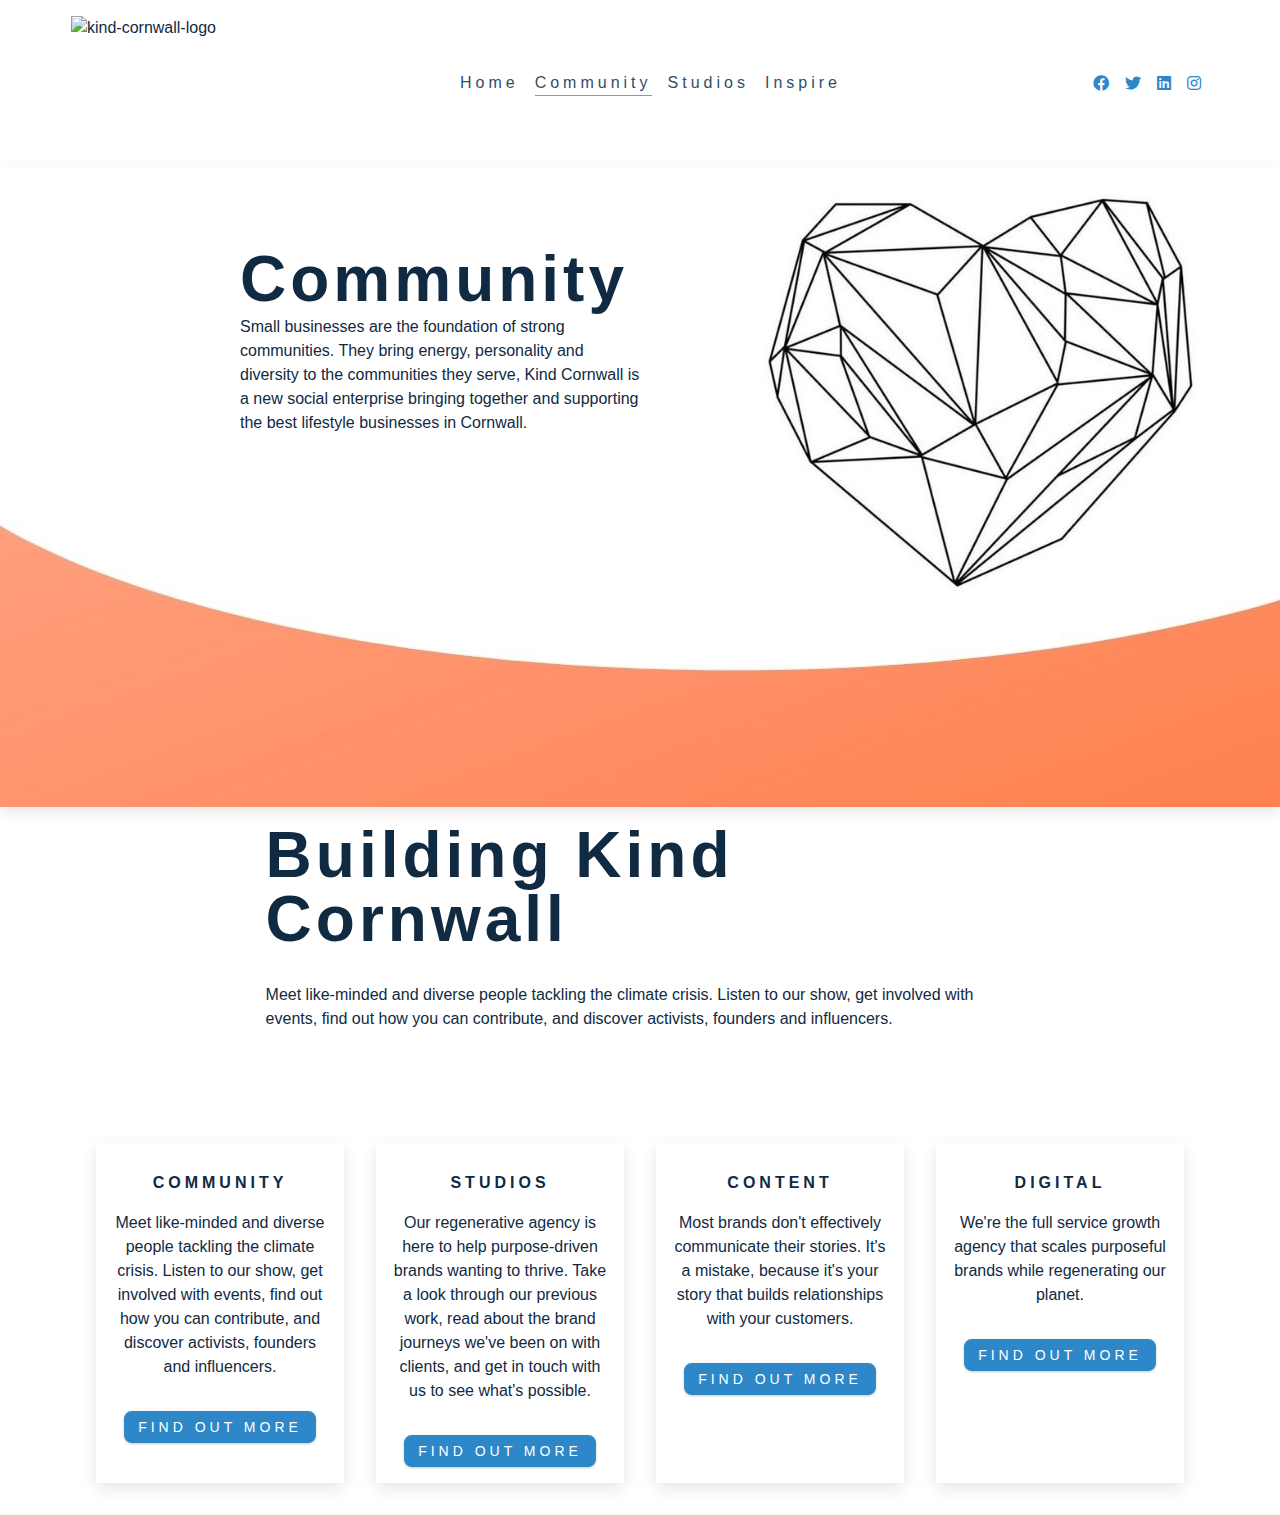
==== community.html @ 62150e84 "Add form.html, add quote.js, add code to generate quote, link inspire to quote.js" ====
<!DOCTYPE html>
<html lang="en">

<head>
  <meta charset="UTF-8">
  <meta http-equiv="X-UA-Compatible" content="IE=edge">
  <meta name="viewport" content="width=device-width, initial-scale=1.0">
  <link rel="shortcut icon" type="image/jpg" href="assets/images/logo/kind-cornwall-favicon.jpg">
  <link rel="stylesheet" href="assets/css/style.css">
 
  <title>Kind Cornwall</title>
</head>

<body>
  <header>
    <!-- navigation menu -->
    <nav>
      <div class="nav-center">
        <!-- nav header -->
        <div class="nav-header">
          <img src="assets/images/logo/kind-cornwall-logo.png" class="logo" alt="kind-cornwall-logo"/>
          <button class="nav-toggle">
            <i class="fas fa-bars"></i>
          </button>
        </div>
        <!-- links -->
        <ul class="menu">
          <li>
            <a href="index.html">home</a>
          </li>
          <li>
            <a href="community.html" class="active">community</a>
          </li>
          <li>
            <a href="studios.html">studios</a>
          </li>
          <li>
            <a href="inspire.html">inspire</a>
          </li>
        </ul>
        <!-- social media -->
        <ul class="social-icons">
          <li>
            <a href="https://www.twitter.com">
              <i class="fab fa-facebook"></i>
            </a>
          </li>
          <li>
            <a href="https://www.twitter.com">
              <i class="fab fa-twitter"></i>
            </a>
          </li>
          <li>
            <a href="https://www.twitter.com">
              <i class="fab fa-linkedin"></i>
            </a>
          </li>
          <li>
            <a href="https://www.twitter.com">
              <i class="fab fa-instagram"></i>
            </a>
          </li>
        </ul>
      </div>
    </nav>

  </header>

<section id="hero-image">
    <article id="hero-image-text">
      <h1>Community</h1>
      <p> Small businesses are the foundation of strong communities. They bring energy, personality and diversity to the
        communities they serve, Kind Cornwall is a new social enterprise bringing together and supporting the best
        lifestyle businesses in Cornwall.
      </p>
    </article>
</section>

<section>
    <h1 class="center-heading">Building kind cornwall</h1>
    <p class="center-heading">Meet like-minded and diverse people tackling the climate crisis. Listen to our show, get involved with events,
      find out how you can contribute, and discover activists, founders and influencers.</p>
  
    <article class="flex-container">
      
  
      <div class="flex-item">
        <h4>Community</h4>
        <p>Meet like-minded and diverse people tackling the climate crisis. Listen to our show, get involved with events,
          find out how you can contribute, and discover activists, founders and influencers.</p>
          <button class="btn modal-btn">
            find out more
          </button>
      </div>
  
      <div class="flex-item">
        <h4>Studios</h4>
        <p>Our regenerative agency is here to help purpose-driven brands wanting to thrive. Take a look through our
          previous work, read about the brand journeys we've been on with clients, and get in touch with us to see what's
          possible.</p>
          <button class="btn modal-btn">
            find out more
          </button>
      </div>
  
      <div class="flex-item">
        <h4>Content</h4>
        <p>Most brands don't effectively communicate their stories. It's a mistake, because it's your story that builds
          relationships with your customers.</p>
          <button class="btn modal-btn">
            find out more
          </button>
      </div>
  
      <div class="flex-item">
        <h4>Digital</h4>
        <p>We're the full service growth agency that scales purposeful brands while regenerating our planet.</p>
            <button class="btn modal-btn">
              find out more
            </button>
          </div>
      
  
        <!-- need to create 3 more -->
        <!-- modal -->
        <div class="modal-overlay">
          <div class="modal-container">
            <h3>Community</h3>
            <p>we're the full service growth agency t</p>
            <a class="button-link" href="form.html" target="_blank">Become a member</a>
            <button class="close-btn"><i class="fas fa-times"></i></button>
          </div>
        </div>
      </div>
    </article>
    </section>
    <script src="assets/script/modal.js"></script>
</body>
</html>
---- assets/css/style.css ----
/*
=============== 
Fonts
===============
*/
   
@import url('https://fonts.googleapis.com/css2?family=Nova+Square&display=swap');
@import url("https://cdnjs.cloudflare.com/ajax/libs/font-awesome/5.14.0/css/all.min.css");
@import url("fontawesome-free-5.12.0-web/");


:root {
    /* dark shades of primary color*/
    --clr-primary-1: hsl(205, 86%, 17%);
    --clr-primary-2: hsl(205, 77%, 27%);
    --clr-primary-3: hsl(205, 72%, 37%);
    --clr-primary-4: hsl(205, 63%, 48%);
    /* primary/main color */
    --clr-primary-5: hsl(205, 63%, 48%);
    /* lighter shades of primary color */
    --clr-primary-6: hsl(205, 89%, 70%);
    --clr-primary-7: hsl(205, 90%, 76%);
    --clr-primary-8: hsl(205, 86%, 81%);
    --clr-primary-9: hsl(205, 90%, 88%);
    --clr-primary-10: hsl(205, 100%, 96%);
    /* white */
    --clr-white: hsl(0, 0%, 100%);
    /* darkest grey - used for headings */
    --clr-grey-1: hsl(209, 61%, 16%);
    --clr-grey-2: hsl(211, 39%, 23%);
    /* grey used for paragraphs */
    --clr-grey-3: hsl(209, 34%, 30%);
    --clr-grey-4: hsl(209, 28%, 39%);
    /* other colors */
    --clr-red-dark: hsl(360, 67%, 44%);
    --clr-orange: rgb(228, 130, 51);
    --clr-green-dark: hsl(125, 38%, 39%);
    --clr-magenta: hsl(298, 56%, 45%);
    --clr-black: hsl(0, 0%, 0%);
    --ff-primary: "Merriweather", sans-serif;
    --ff-secondary: "Open Sans", sans-serif;
    --transition: all 0.3s linear;
    --spacing: 0.25rem;
    --radius: 0.5rem;
    --light-shadow: 0 5px 15px rgba(0, 0, 0, 0.1);
    --dark-shadow: 0 5px 15px rgba(0, 0, 0, 0.2);
    --max-width: 1170px;
    --fixed-width: 620px;
  }


/*
=============== 
Global Styles
===============
*/

*,
::after,
::before {
  margin: 0;
  padding: 0;
  box-sizing: border-box;
}

body {
  background-color: white;
  font-family: var(--ff-secondary);
  color: var(--clr-grey-1);
  line-height: 1.5;
  font-size: 0.875rem;
}

ul {
  list-style-type: none;
}

a {
  text-decoration: none;
}

img:not(.logo) {
  width: 100%;
}

img {
  display: block;
}

h1,
h2,
h3,
h4 {
  letter-spacing: var(--spacing);
  line-height: 1.25;
  margin-bottom: 0.25rem;
  font-family: var(--ff-primary);
}

h1 {
  font-size: 3rem;
  text-transform: capitalize;
}

h2 {
  font-size: 2rem;
}

h3 {
  font-size: 1.25rem;
}

h4 {
  font-size: 0.875rem;
}

p {
  color: var(--clr-grey-5);
}

.center-heading {
  margin: auto;
  width: 61%;
  padding: 1rem;
}
@media screen and (min-width: 800px) {
  h1 {
    font-size: 4rem;
  }

  h2 {
    font-size: 2.5rem;
  }

  h3 {
    font-size: 1.75rem;
  }

  h4 {
    font-size: 1rem;
  }

  body {
    font-size: 1rem;
  }

  h1,
  h2,
  h3,
  h4 {
    line-height: 1;
  }
}

/* section */
.section {
  padding: 5rem 0;
}

.section-center {
  width: 90vw;
  margin: 2rem auto;
  max-width: 1170px;
}

/*
=============== 
Hero Image
===============
*/

/* hero image */
#hero-image {
  height: 40rem;
  /* width: 100%; */
  overflow: hidden;
  background: url(../images/hero/hero.jpg) no-repeat center center;
  box-shadow: var(--light-shadow);
}

#hero-image-text {
  width: 40rem;
  padding-top: 5rem;
  padding-bottom: 2rem;
  padding-left: 15rem;
}

#hero-image-text p {
  padding-bottom: 2rem;
}

/*
=============== 
Buttons
===============
*/

.btn {
  text-transform: uppercase;
  background: transparent;
  color: var(--clr-black);
  padding: 0.375rem 0.75rem;
  letter-spacing: var(--spacing);
  display: inline-block;
  transition: var(--transition);
  font-size: 0.875rem;
  border: 2px solid var(--clr-black);
  cursor: pointer;
  box-shadow: 0 1px 3px rgba(0, 0, 0, 0.2);
  border-radius: var(--radius);
}

.btn:hover {
  color: var(--clr-white);
  background: var(--clr-black);
}


.button-link {
  background-color: var(--clr-magenta);
  border-radius: 9999px;
  box-shadow: none;
  box-sizing: border-box;
  color: #fff;
  cursor: pointer;
  display: inline-block;
  font-size: 1.125em;
  padding: calc(0.667em + 2px) calc(1.333em + 2px);
  text-align: center;
  text-decoration: none;
  word-break: break-word;
  margin: auto;
  width: 50%;
}





/*
=============== 
Nav Bar
===============
*/

nav {
  background: var(--clr-white);
  box-shadow: var(--light-shadow);
}

.nav-header {
  display: flex;
  align-items: center;
  justify-content: space-between;
  padding: 1rem;
}

.nav-toggle {
  font-size: 1.5rem;
  color: var(--clr-primary-5);
  background: transparent;
  border-color: transparent;
  transition: var(--transition);
  cursor: pointer;
}

.nav-toggle:hover {
  color: var(--clr-primary-1);
  transform: rotate(90deg);
}

.active {
  border-bottom: 1px solid var(--clr-orange);
  margin-top: 1vw;
}

.logo {
  height: 15vh;
}

.menu a {
  color: var(--clr-grey-3);
  font-size: 1rem;
  text-transform: capitalize;
  letter-spacing: var(--spacing);
  display: block;
  padding: 0.5rem 1rem;
  transition: var(--transition);
}

.menu a:hover {
  background: var(--clr-primary-8);
  color: var(--clr-primary-5);
  padding-left: 1.5rem;
}

.social-icons {
  display: none;
}

.menu {
  height: 0;
  overflow: hidden;
  transition: var(--transition);
}

.show-menu {
  height: 10rem;
}

@media screen and (min-width: 800px) {
  .nav-center {
    max-width: 1170px;
    margin: 0 auto;
    display: flex;
    align-items: center;
    justify-content: space-between;
    padding: 1rem;
  }

  .nav-header {
    padding: 0;
  }

  .nav-toggle {
    display: none;
  }

  .menu {
    height: auto;
    display: flex;
  }

  .menu a {
    padding: 0;
    margin: 0 0.5rem;
  }

  .menu a:hover {
    padding: 0;
    background: transparent;
  }

  .social-icons {
    display: flex;
  }

  .social-icons a {
    margin: 0 0.5rem;
    color: var(--clr-primary-5);
    transition: var(--transition);
  }

  .social-icons a:hover {
    color: var(--clr-primary-7);
  }
}

/*
=============== 
Countdown Timer
===============
*/

.home-img {
  margin-bottom: 2rem;
}

.home-info h3 {
  text-transform: uppercase;
  color: var(--clr-primary-3);
}

.home-info p {
  color: var(--clr-grey-6);
}

.date {
  color: var(--clr-grey-5);
  font-size: 0.85rem;
}

@media screen and (min-width: 992px) {
  .section-center {
    display: grid;
    grid-template-columns: 1fr 1fr;
    place-items: center;
    gap: 3rem;
    width: 95vw;
  }

  .home-img {
    margin-bottom: 0;
  }
}

.home-info p {
  margin: 2rem 0;
}

.launch {
  display: flex;
}

.launch-format {
  background: var(--clr-grey-1);
  color: var(--clr-white);
  margin-right: 1rem;
  width: 5rem;
  height: 5rem;
  display: grid;
  place-items: center;
  text-align: center;
}

.launch-format span {
  display: block;
  text-transform: uppercase;
  letter-spacing: 2px;
  font-size: 0.85rem;
}

.launch h4:not(.expired) {
  font-size: 2rem;
  margin-bottom: 0.25rem;
  letter-spacing: var(--spacing);
}


/* 
==============
Modal section
==============
*/

.flex-container {
  margin-left: 5rem;
  margin-right: 5rem;
  margin-top: 5rem;
  margin-bottom: 1rem;
  display: flex;
  flex-direction: row;
  text-align: center;
}

.flex-item {
  padding: 1rem;
  margin: 1rem;
  width: 20rem;
  flex: 50%;
  background-color: #fff;
  box-shadow: var(--light-shadow);

}

.flex-item p {
  padding-top: 1rem;
}

.flex-item h4 {
  padding-top: 1rem;
  text-transform: uppercase;
  size-adjust: 150%;
}

/*
=============== 
About us
===============
*/


/*
=============== 
Studio accordian
===============
*/

.studio-container {
  display: flex;
  align-items: center;
  justify-content: center;
  padding: .5rem .5rem;
}

.accordion {
  list-style: none;
  max-width: 550px;
  width: 90%;
}

.accordion-item {
  margin-bottom: .8rem;
  border: 1px solid #F2F2F2;
  transition: all .2s linear;
}

.accordion-item.open {
  box-shadow: 0 5px 15px rgba(0, 0, 0, .1);
}

.accordion-item-head{
  padding: 1rem;
}

.accordionitem-head {
  background: var(--clr-primary-1);
  color: var(--clr-white);
  cursor: pointer;
  display: flex;
  align-items: center;
  justify-content: space-between;
}

.accordion-item-head i {
  transition: transform .3s linear;
}

.accordion-item.open .accordion-item-head i {
  transform: rotate(-180deg)
}

.accordion-item-body {
  overflow: hidden;
  height: 0;
}

.accordion-item.open .accordion-item-body {
  padding: 1rem;
  height: auto;
}

.accordion-item-body>*:not(:first-child) {
  margin-top: .8rem;
}

.accordion-item-body p {
  color: black;
  font-size: .9rem;
  line-height: 1.3;
}

/* 
===============
Quote generator
===============
 */


 .quiz-section-center {
  width: 90vw;
  margin: 2rem auto;
  max-width: 1170px;
  height: 40vw;
}

#quote {
  height: 30rem;
  padding-left: 5rem;
  padding-right: 5rem;
  padding-top: 5rem;
  padding-bottom: 8rem;
  box-shadow: var(--light-shadow);
}




/*
=============== 
Footer
===============
*/


#footer-container {
  background-color: var(--clr-primary-1);
  margin-top: 1rem;
}

.emailSignup {
  display: block;
  background: var(--clr-primary-1);
  width: 100%;
  margin: 1rem;
  position: relative;
  box-sizing: border-box;
  padding: 1rem;
  text-align: center;
}

.emailSignup h1 {
  font-size: 3rem;
  margin: 1rem;
  color: var(--clr-white);
  text-transform: uppercase;
}

.emailSignup h2 {
  font-size: 2rem;
  margin: 1rem;
  color: var(--clr-white);
  text-transform: uppercase;
}

.emailSignup h3 {
  font-size: 1.5rem;
  margin: 1rem;
  color: var(--clr-primary-8);
}


.emailSignup p {
  font-size: 1rem;
  line-height: 1.4;
  margin: 1rem;
  color: var(--clr-primary-10);
}

.emailSignup form {
  text-align: center;
  padding: 1rem;
}

.emailSignup--email-input {
  vertical-align: middle;
  border: 0;
  outline: 0;
  width: 50%;
  height: 46px;
  line-height: 46px;
  padding: 5px 20px;
  box-sizing: border-box;
  font-size: 18px;
  border-radius: 3px;
}

.emailSignup--email-submit {
  vertical-align: middle;
  border: 0;
  width: 18%;
  height: 46px;
  line-height: 46px;
  font-size: 22px;
  font-weight: bold;
  background: var(--clr-primary-5);
  color: var(--clr-primary-10);
  border-radius: 3px;
  text-transform: uppercase;
  text-shadow: 0 0 1px var(--clr-primary-5);
}

.closeBox {
  height: 30px;
  width: 30px;
  position: absolute;
  top: 10px;
  right: 10px;
  background: var(--clr-primary-10);
  line-height: 30px;
  text-align: center;
  font-weight: bold;
  font-size: 16px;
  border-radius: 9999px;
  cursor: pointer;
}

/*
=============== 
Modal
===============
*/


* {
  box-sizing: border-box;
}

.home-section-center {
  width: 100vh;
  max-width: 1170px;
  height: 60vw;
  background-image: url(../images/cornwall.jpg);
  overflow: hidden;
}

.flex-container {
  margin-left: 5rem;
  margin-right: 5rem;
  margin-top: 5rem;
  margin-bottom: 1rem;
  display: flex;
  flex-direction: row;
  text-align: center;
}

.flex-item {
  padding: 1rem;
  margin: 1rem;
  width: 20rem;
  flex: 50%;
  background-color: #fff;
  box-shadow: var(--light-shadow);

}

.flex-item p {
  padding-top: 1rem;
}

.flex-item h4 {
  padding-top: 1rem;
  text-transform: uppercase;
  size-adjust: 150%;
}


/*
=============== 
Modal
===============
*/

.modal-btn {
margin-top: 2rem;
background: var(--clr-primary-5);
border-color: var(--clr-primary-5);
color: var(--clr-white);
}

.modal-btn:hover {
background: transparent;
color: var(--clr-primary-5);
}

.modal-overlay {
position: fixed;
top: 0;
left: 0;
width: 100%;
height: 100%;
background: aqua;
display: grid;
place-items: center;
transition: var(--transition);
visibility: hidden;
z-index: -10;
}

.open-modal {
visibility: visible;
z-index: 10;
}

.pop-up-container {
background: black;
border-radius: var(--radius);
width: 90vw;
height: 30vh;
max-width: var(--fixed-width);
text-align: center;
display: grid;
place-items: center;
position: relative;
}

.close-btn {
position: absolute;
top: 1rem;
right: 1rem;
font-size: 2rem;
background: transparent;
border-color: transparent;
color: var(--clr-red-dark);
cursor: pointer;
transition: var(--transition);
}

.close-btn:hover {
color: var(--clr-red-light);
transform: scale(1.3);
}
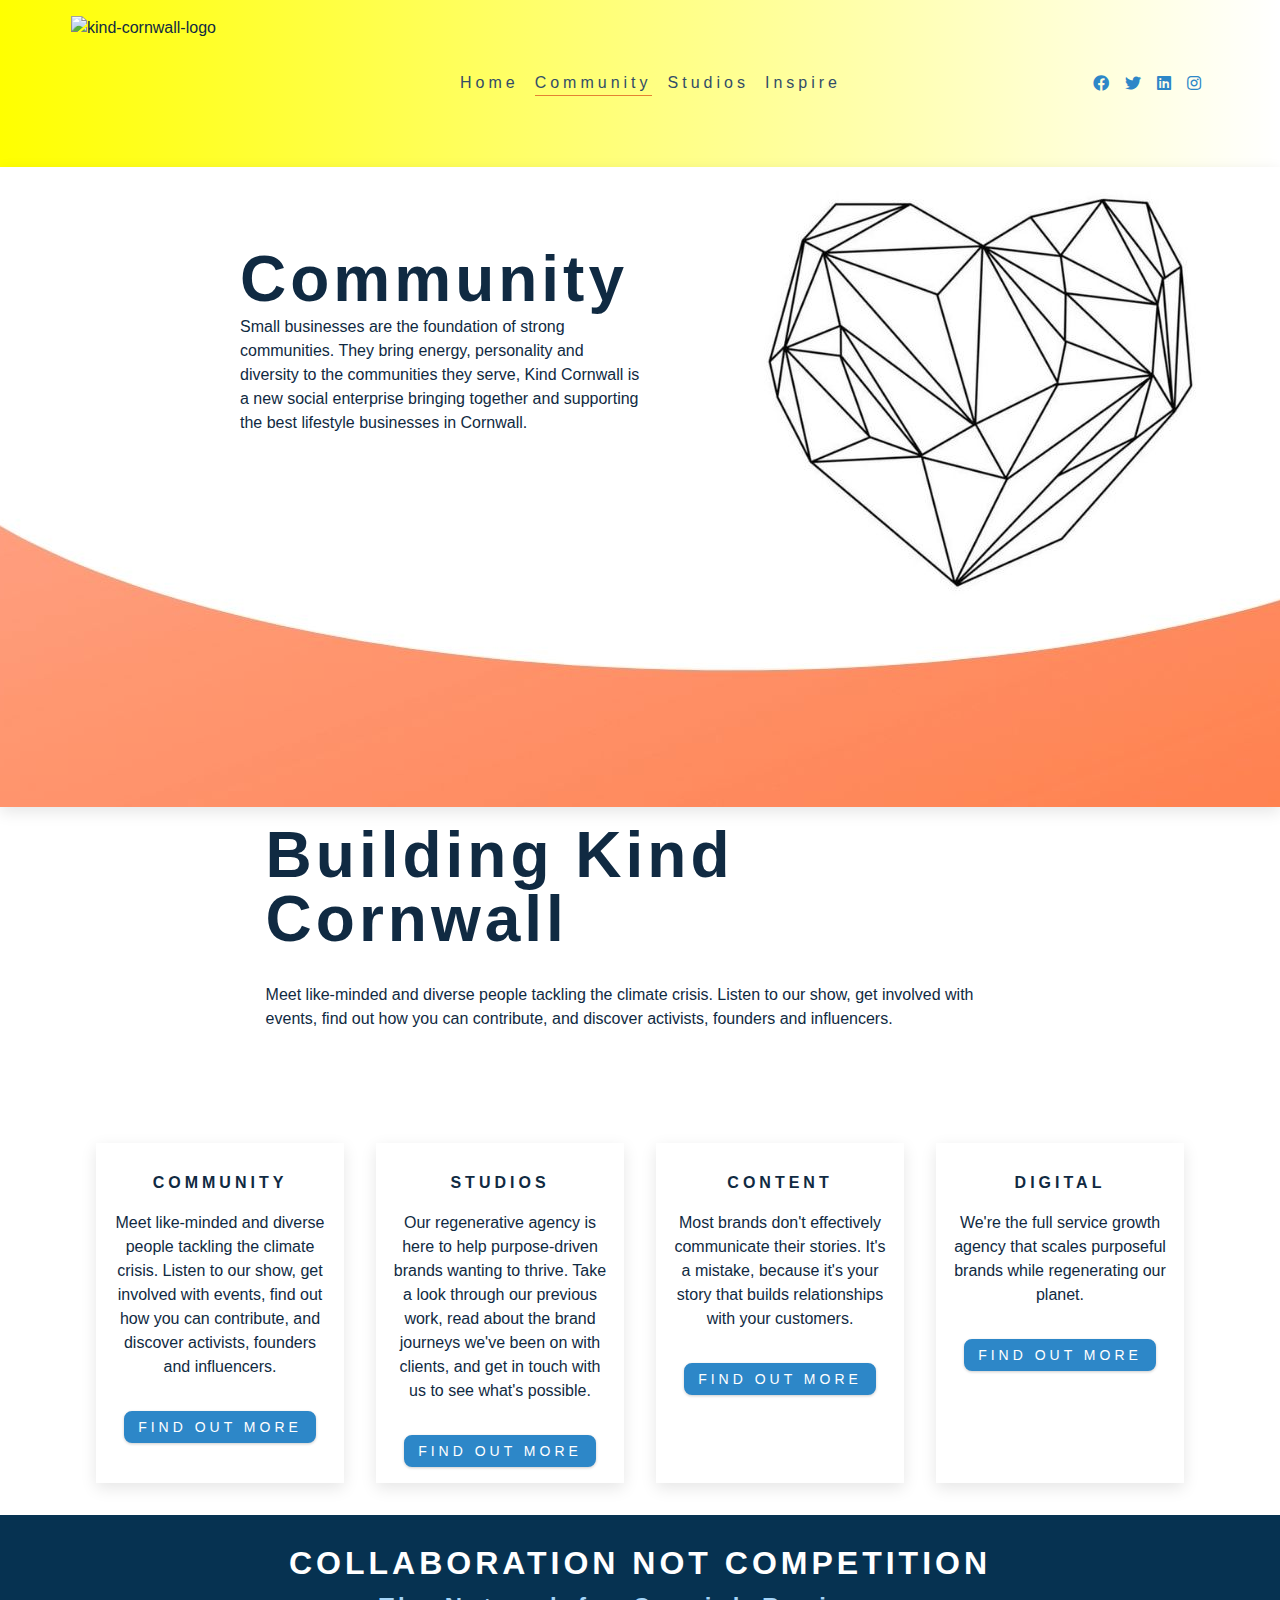
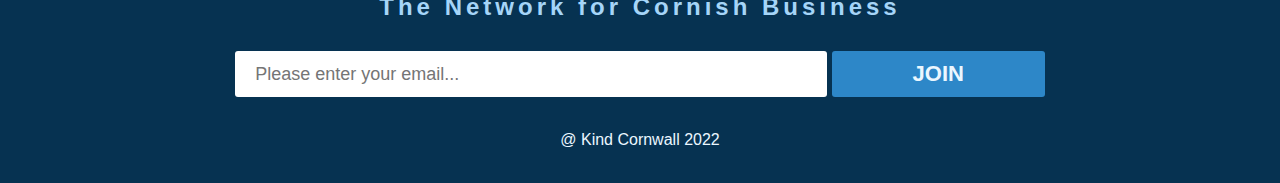
==== commit af8ef62d: "add" ====
--- a/community.html
+++ b/community.html
@@ -7,7 +7,7 @@
   <meta name="viewport" content="width=device-width, initial-scale=1.0">
   <link rel="shortcut icon" type="image/jpg" href="assets/images/logo/kind-cornwall-favicon.jpg">
   <link rel="stylesheet" href="assets/css/style.css">
- 
+
   <title>Kind Cornwall</title>
 </head>
 
@@ -16,9 +16,10 @@
     <!-- navigation menu -->
     <nav>
       <div class="nav-center">
+
         <!-- nav header -->
         <div class="nav-header">
-          <img src="assets/images/logo/kind-cornwall-logo.png" class="logo" alt="kind-cornwall-logo"/>
+          <img src="assets/images/logo/kind-cornwall-logo.png" class="logo" alt="kind-cornwall-logo" />
           <button class="nav-toggle">
             <i class="fas fa-bars"></i>
           </button>
@@ -66,7 +67,7 @@
 
   </header>
 
-<section id="hero-image">
+  <section id="hero-image">
     <article id="hero-image-text">
       <h1>Community</h1>
       <p> Small businesses are the foundation of strong communities. They bring energy, personality and diversity to the
@@ -74,66 +75,93 @@
         lifestyle businesses in Cornwall.
       </p>
     </article>
-</section>
+  </section>
 
-<section>
+  <section>
     <h1 class="center-heading">Building kind cornwall</h1>
-    <p class="center-heading">Meet like-minded and diverse people tackling the climate crisis. Listen to our show, get involved with events,
+    <p class="center-heading">Meet like-minded and diverse people tackling the climate crisis. Listen to our show, get
+      involved with events,
       find out how you can contribute, and discover activists, founders and influencers.</p>
-  
+
     <article class="flex-container">
-      
-  
+
+
       <div class="flex-item">
         <h4>Community</h4>
-        <p>Meet like-minded and diverse people tackling the climate crisis. Listen to our show, get involved with events,
+        <p>Meet like-minded and diverse people tackling the climate crisis. Listen to our show, get involved with
+          events,
           find out how you can contribute, and discover activists, founders and influencers.</p>
-          <button class="btn modal-btn">
-            find out more
-          </button>
+        <button class="btn modal-btn">
+          find out more
+        </button>
       </div>
-  
+
       <div class="flex-item">
         <h4>Studios</h4>
         <p>Our regenerative agency is here to help purpose-driven brands wanting to thrive. Take a look through our
-          previous work, read about the brand journeys we've been on with clients, and get in touch with us to see what's
+          previous work, read about the brand journeys we've been on with clients, and get in touch with us to see
+          what's
           possible.</p>
-          <button class="btn modal-btn">
-            find out more
-          </button>
+        <button class="btn modal-btn">
+          find out more
+        </button>
       </div>
-  
+
       <div class="flex-item">
         <h4>Content</h4>
         <p>Most brands don't effectively communicate their stories. It's a mistake, because it's your story that builds
           relationships with your customers.</p>
-          <button class="btn modal-btn">
-            find out more
-          </button>
+        <button class="btn modal-btn">
+          find out more
+        </button>
       </div>
-  
+
       <div class="flex-item">
         <h4>Digital</h4>
         <p>We're the full service growth agency that scales purposeful brands while regenerating our planet.</p>
-            <button class="btn modal-btn">
-              find out more
-            </button>
-          </div>
-      
-  
-        <!-- need to create 3 more -->
-        <!-- modal -->
-        <div class="modal-overlay">
-          <div class="modal-container">
-            <h3>Community</h3>
-            <p>we're the full service growth agency t</p>
-            <a class="button-link" href="form.html" target="_blank">Become a member</a>
-            <button class="close-btn"><i class="fas fa-times"></i></button>
-          </div>
+        <button class="btn modal-btn">
+          find out more
+        </button>
+      </div>
+
+
+      <!-- need to create 3 more -->
+      <!-- modal -->
+      <div class="modal-overlay">
+        <div class="modal-container">
+          <h3>One of, if not the biggest reason you'd want to join an entrepreneurship community is the chance to learn
+            from one another.</h3>
+            <p>Joining a community of like-minded people means that you have an increased chance of
+            meeting someone who's willing to take you under their wing and mentor you. Having a strong mentor who's
+            willing to guide you and give you the benefit of their experience means that you can avoid making costly
+            mistakes that could potentially derail your startup and your career. In fact, it's been proven that having a
+            strong mentor can be the key difference between a failed and a successful entrepreneur.<br>By immersing
+            yourself in a community, you also give yourself a chance to learn from the overall group, mining the wisdom
+            of several people and helping each other out along the way. You can also create a mastermind group of
+            trusted peers who give each other the advice and feedback every entrepreneur needs, especially those just
+            starting their journeys.</p>
+          <a class="button-link" href="form.html">join for free</a>
+          <button class="close-btn"><i class="fas fa-times"></i></button>
         </div>
       </div>
+      </div>
     </article>
+  </section>
+
+  <!-- footer -->
+  <footer id="footer-container">
+    <section class="emailSignup">
+      <h2>Collaboration not competition</h2>
+      <h3>The Network for Cornish Business</h3>
+      <form class="emailSignup--form">
+        <input type="email" class="emailSignup--email-input" placeholder="Please enter your email..." required>
+        <input type="submit" class="emailSignup--email-submit" value="Join">
+      </form>
+      <p>@ Kind Cornwall 2022</p>
     </section>
-    <script src="assets/script/modal.js"></script>
+  </footer>
+
+  <script src="assets/script/modal.js"></script>
 </body>
+
 </html>--- a/assets/css/style.css
+++ b/assets/css/style.css
@@ -6,7 +6,7 @@
    
 @import url('https://fonts.googleapis.com/css2?family=Nova+Square&display=swap');
 @import url("https://cdnjs.cloudflare.com/ajax/libs/font-awesome/5.14.0/css/all.min.css");
-@import url("fontawesome-free-5.12.0-web/");
+@import url("fontawesome-free-5.12.0-web/ ");
 
 
 :root {
@@ -244,7 +244,7 @@
 */
 
 nav {
-  background: var(--clr-white);
+  background-image: linear-gradient( to right,yellow, white);
   box-shadow: var(--light-shadow);
 }
 
@@ -480,13 +480,13 @@
   display: flex;
   align-items: center;
   justify-content: center;
-  padding: .5rem .5rem;
+  
 }
 
 .accordion {
   list-style: none;
   max-width: 550px;
-  width: 90%;
+  width: 100%;
 }
 
 .accordion-item {
@@ -581,8 +581,7 @@
 .emailSignup {
   display: block;
   background: var(--clr-primary-1);
-  width: 100%;
-  margin: 1rem;
+  margin: 1rem 1rem 0 1rem;
   position: relative;
   box-sizing: border-box;
   padding: 1rem;
@@ -721,62 +720,78 @@
 ===============
 */
 
+*/
+.hero {
+  min-height: 100vh;
+  background: url("./hero.jpeg") center/cover no-repeat;
+  display: grid;
+  place-items: center;
+}
+.banner {
+  background: var(--clr-white);
+  padding: 4rem 0;
+  border-radius: var(--radius);
+  box-shadow: var(--light-shadow);
+  text-align: center;
+  width: 90vw;
+  max-width: var(--fixed-width);
+}
 .modal-btn {
-margin-top: 2rem;
-background: var(--clr-primary-5);
-border-color: var(--clr-primary-5);
-color: var(--clr-white);
-}
-
+  margin-top: 2rem;
+  background: var(--clr-primary-5);
+  border-color: var(--clr-primary-5);
+  color: var(--clr-white);
+}
 .modal-btn:hover {
-background: transparent;
-color: var(--clr-primary-5);
-}
-
+  background: transparent;
+  color: var(--clr-primary-5);
+}
 .modal-overlay {
-position: fixed;
-top: 0;
-left: 0;
-width: 100%;
-height: 100%;
-background: aqua;
-display: grid;
-place-items: center;
-transition: var(--transition);
-visibility: hidden;
-z-index: -10;
+  position: fixed;
+  top: 0;
+  left: 0;
+  width: 100%;
+  height: 100%;
+  background: rgba(73, 166, 233, 0.8);
+  display: grid;
+  place-items: center;
+  transition: var(--transition);
+  visibility: hidden;
+  z-index: -10;
 }
 
 .open-modal {
-visibility: visible;
-z-index: 10;
-}
-
-.pop-up-container {
-background: black;
-border-radius: var(--radius);
-width: 90vw;
-height: 30vh;
-max-width: var(--fixed-width);
-text-align: center;
-display: grid;
-place-items: center;
-position: relative;
-}
-
+  visibility: visible;
+  z-index: 10;
+}
+.modal-container {
+  background: var(--clr-white);
+  border-radius: var(--radius);
+  width: 90%;
+  height: 90%;
+  padding: 2rem;
+  max-width: var(--fixed-width);
+  text-align: center;
+  display: grid;
+  place-items: center;
+  position: relative;
+}
 .close-btn {
-position: absolute;
-top: 1rem;
-right: 1rem;
-font-size: 2rem;
-background: transparent;
-border-color: transparent;
-color: var(--clr-red-dark);
-cursor: pointer;
-transition: var(--transition);
-}
-
+  position: absolute;
+  top: 1rem;
+  right: 1rem;
+  font-size: 2rem;
+  background: transparent;
+  border-color: transparent;
+  color: var(--clr-red-dark);
+  cursor: pointer;
+  transition: var(--transition);
+}
 .close-btn:hover {
-color: var(--clr-red-light);
-transform: scale(1.3);
-}+  color: var(--clr-red-light);
+  transform: scale(1.3);
+}
+
+
+
+/* animation */